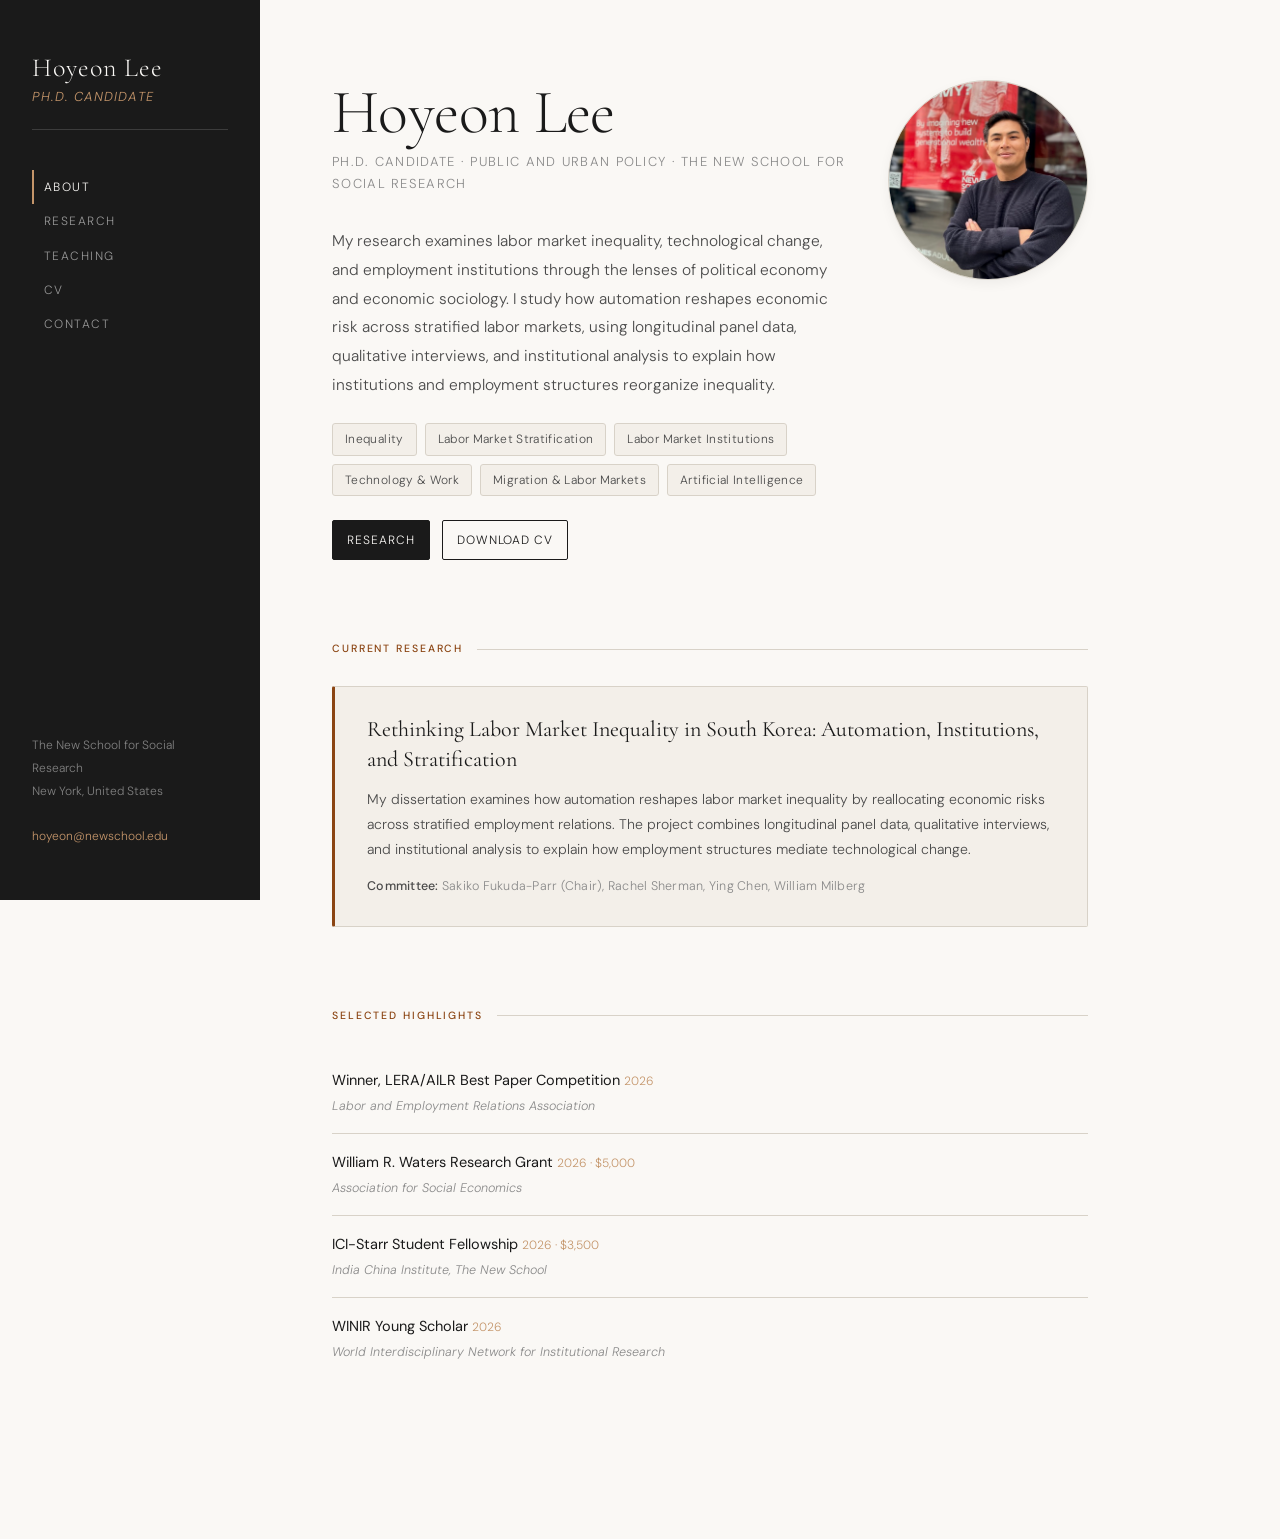
==== index.html @ 740a2449 "Update index.html" ====
<!DOCTYPE html>
<html lang="en">
<head>
<meta charset="UTF-8">
<meta name="viewport" content="width=device-width, initial-scale=1.0">
<title>Hoyeon Lee – About</title>
<link href="https://fonts.googleapis.com/css2?family=Cormorant+Garamond:ital,wght@0,300;0,400;0,500;1,300;1,400&family=DM+Sans:wght@300;400;500&display=swap" rel="stylesheet">
<link rel="stylesheet" href="style.css">
</head>
<body>
<div class="site-wrapper">
  <aside class="sidebar">
    <div class="sidebar-name">
      Hoyeon Lee
      <em>Ph.D. Candidate</em>
    </div>

    <nav>
      <a href="index.html" class="active">About</a>
      <a href="research.html">Research</a>
      <a href="teaching.html">Teaching</a>
      <a href="cv.html">CV</a>
      <a href="contact.html">Contact</a>
    </nav>

    <div class="sidebar-contact">
      The New School for Social Research<br>
      New York, United States<br><br>
      <a href="mailto:hoyeon@newschool.edu">hoyeon@newschool.edu</a>
    </div>
  </aside>

  <main>
    <section id="about">
      <div class="about-layout">
        <div class="about-text">
          <div class="hero-name">Hoyeon Lee</div>
          <div class="hero-title">Ph.D. Candidate · Public and Urban Policy · The New School for Social Research</div>
          <p class="bio">
            My research examines labor market inequality, technological change, and employment institutions through the lenses of political economy and economic sociology. I study how automation reshapes economic risk across stratified labor markets, using longitudinal panel data, qualitative interviews, and institutional analysis to explain how institutions and employment structures reorganize inequality.
          </p>
          <div class="interests-pills">
            <span class="pill">Inequality</span>
            <span class="pill">Labor Market Stratification</span>
            <span class="pill">Labor Market Institutions</span>
            <span class="pill">Technology & Work</span>
            <span class="pill">Migration & Labor Markets</span>
            <span class="pill">Artificial Intelligence</span>
          </div>
          <div class="button-row">
            <a class="button" href="research.html">Research</a>
            <a class="button secondary" href="CV_HoyeonLee.pdf" target="_blank">Download CV</a>
          </div>
        </div>
        <div class="about-photo">
          <img src="Hoyeon Lee.png" alt="Hoyeon Lee">
        </div>
      </div>
    </section>

    <section>
      <div class="section-label">Current Research</div>
      <div class="diss-card">
        <h3>Rethinking Labor Market Inequality in South Korea: Automation, Institutions, and Stratification</h3>
        <p>My dissertation examines how automation reshapes labor market inequality by reallocating economic risks across stratified employment relations. The project combines longitudinal panel data, qualitative interviews, and institutional analysis to explain how employment structures mediate technological change.</p>
        <div class="committee"><strong>Committee:</strong> Sakiko Fukuda-Parr (Chair), Rachel Sherman, Ying Chen, William Milberg</div>
      </div>
    </section>

<section>
  <div class="section-label">Selected Highlights</div>

  <div class="award-item">
    <div class="award-name">Winner, LERA/AILR Best Paper Competition <span style="color:var(--accent-light);font-size:12px;font-weight:300;">2026</span></div>
    <div class="award-org">Labor and Employment Relations Association</div>
  </div>

  <div class="award-item">
    <div class="award-name">William R. Waters Research Grant <span style="color:var(--accent-light);font-size:12px;font-weight:300;">2026 · $5,000</span></div>
    <div class="award-org">Association for Social Economics</div>
  </div>

  <div class="award-item">
    <div class="award-name">ICI-Starr Student Fellowship <span style="color:var(--accent-light);font-size:12px;font-weight:300;">2026 · $3,500</span></div>
    <div class="award-org">India China Institute, The New School</div>
  </div>

  <div class="award-item">
    <div class="award-name">WINIR Young Scholar <span style="color:var(--accent-light);font-size:12px;font-weight:300;">2026</span></div>
    <div class="award-org">World Interdisciplinary Network for Institutional Research</div>
  </div>
</section>

  </main>
</div>
</body>
</html>
---- style.css ----
:root {
  --ink: #1a1a1a;
  --ink-soft: #4a4a4a;
  --ink-faint: #8a8a8a;
  --paper: #faf8f5;
  --cream: #f3efe9;
  --rule: #d8d2c8;
  --accent: #8b4513;
  --accent-light: #c4956a;
}

*, *::before, *::after { box-sizing: border-box; margin: 0; padding: 0; }

html { scroll-behavior: smooth; }

body {
  background: var(--paper);
  color: var(--ink);
  font-family: 'DM Sans', sans-serif;
  font-size: 15px;
  line-height: 1.7;
  font-weight: 300;
}

.site-wrapper {
  display: grid;
  grid-template-columns: 260px 1fr;
  min-height: 100vh;
}

.sidebar {
  position: sticky;
  top: 0;
  height: 100vh;
  background: var(--ink);
  color: var(--paper);
  padding: 52px 32px;
  display: flex;
  flex-direction: column;
  gap: 40px;
  overflow-y: auto;
}

.sidebar-name {
  font-family: 'Cormorant Garamond', serif;
  font-size: 26px;
  font-weight: 300;
  letter-spacing: 0.04em;
  line-height: 1.2;
  border-bottom: 1px solid rgba(255,255,255,0.15);
  padding-bottom: 24px;
}

.sidebar-name em {
  display: block;
  font-style: italic;
  font-size: 13px;
  font-family: 'DM Sans', sans-serif;
  color: var(--accent-light);
  letter-spacing: 0.08em;
  text-transform: uppercase;
  margin-top: 6px;
  font-weight: 300;
}

nav a {
  display: block;
  font-size: 12px;
  letter-spacing: 0.12em;
  text-transform: uppercase;
  color: rgba(255,255,255,0.55);
  text-decoration: none;
  padding: 7px 0 7px 10px;
  transition: color 0.2s;
  border-left: 2px solid transparent;
}

nav a:hover, nav a.active {
  color: var(--paper);
  border-left-color: var(--accent-light);
}

.sidebar-contact {
  margin-top: auto;
  font-size: 12px;
  color: rgba(255,255,255,0.45);
  line-height: 1.9;
}

.sidebar-contact a {
  color: var(--accent-light);
  text-decoration: none;
}

.sidebar-contact a:hover { text-decoration: underline; }

main {
  padding: 80px 72px;
  max-width: 900px;
}

section, .page-section {
  margin-bottom: 80px;
  opacity: 0;
  transform: translateY(18px);
  animation: fadeUp 0.6s ease forwards;
}

@keyframes fadeUp {
  to { opacity: 1; transform: translateY(0); }
}

.section-label {
  font-size: 10.5px;
  letter-spacing: 0.18em;
  text-transform: uppercase;
  color: var(--accent);
  font-weight: 500;
  margin-bottom: 28px;
  display: flex;
  align-items: center;
  gap: 14px;
}

.section-label::after {
  content: '';
  flex: 1;
  height: 1px;
  background: var(--rule);
}

.about-layout {
  display: flex;
  justify-content: space-between;
  align-items: flex-start;
  gap: 40px;
}

.about-text { flex: 1; }

.about-photo img {
  width: 200px;
  height: 200px;
  border-radius: 50%;
  object-fit: cover;
  border: 1px solid var(--rule);
  box-shadow: 0 4px 12px rgba(0,0,0,0.05);
}

.teaching-photo img {
  width: 100%;
  max-width: 620px;
  border-radius: 4px;
  object-fit: cover;
  border: 1px solid var(--rule);
  box-shadow: 0 4px 12px rgba(0,0,0,0.05);
  margin-top: 12px;
}

.hero-name {
  font-family: 'Cormorant Garamond', serif;
  font-size: 62px;
  font-weight: 300;
  line-height: 1.05;
  letter-spacing: -0.01em;
  margin-bottom: 6px;
}

.hero-title {
  font-size: 13px;
  color: var(--ink-faint);
  letter-spacing: 0.1em;
  text-transform: uppercase;
  margin-bottom: 32px;
}

.bio, .lead {
  font-size: 15.5px;
  color: var(--ink-soft);
  line-height: 1.85;
  max-width: 700px;
}

.page-title {
  font-family: 'Cormorant Garamond', serif;
  font-size: 52px;
  font-weight: 300;
  line-height: 1.08;
  letter-spacing: -0.01em;
  margin-bottom: 12px;
}

.page-subtitle {
  font-size: 14px;
  color: var(--ink-faint);
  letter-spacing: 0.08em;
  text-transform: uppercase;
  margin-bottom: 38px;
}

.interests-pills {
  display: flex;
  flex-wrap: wrap;
  gap: 8px;
  margin-top: 24px;
}

.pill {
  background: var(--cream);
  border: 1px solid var(--rule);
  border-radius: 3px;
  font-size: 12px;
  padding: 5px 12px;
  color: var(--ink-soft);
  letter-spacing: 0.03em;
}

.card, .diss-card {
  background: var(--cream);
  border: 1px solid var(--rule);
  border-left: 3px solid var(--accent);
  padding: 28px 32px;
  border-radius: 2px;
  margin-bottom: 24px;
}

.card h3, .diss-card h3 {
  font-family: 'Cormorant Garamond', serif;
  font-size: 22px;
  font-weight: 400;
  margin-bottom: 12px;
  line-height: 1.35;
}

.card p, .diss-card p {
  font-size: 14px;
  color: var(--ink-soft);
  line-height: 1.8;
  margin-bottom: 14px;
}

.card p:last-child, .diss-card p:last-child { margin-bottom: 0; }

.committee {
  font-size: 12.5px;
  color: var(--ink-faint);
  letter-spacing: 0.02em;
}

.committee strong {
  color: var(--ink-soft);
  font-weight: 500;
}

.pub-list { list-style: none; }

.pub-item {
  padding: 20px 0;
  border-bottom: 1px solid var(--rule);
  display: grid;
  grid-template-columns: 95px 1fr;
  gap: 16px;
  align-items: start;
}

.pub-item:last-child { border-bottom: none; }

.pub-year {
  font-family: 'Cormorant Garamond', serif;
  font-size: 17px;
  color: var(--accent);
  font-style: italic;
  padding-top: 2px;
}

.pub-title {
  font-size: 14.5px;
  line-height: 1.6;
  color: var(--ink);
  font-weight: 400;
  margin-bottom: 4px;
}

.pub-venue {
  font-size: 12.5px;
  color: var(--ink-faint);
  font-style: italic;
}

.pub-tag {
  display: inline-block;
  background: var(--accent);
  color: white;
  font-size: 10px;
  padding: 2px 8px;
  border-radius: 2px;
  letter-spacing: 0.06em;
  text-transform: uppercase;
  margin-left: 8px;
  vertical-align: middle;
  font-style: normal;
  font-family: 'DM Sans', sans-serif;
}

.list-item {
  padding: 18px 0;
  border-bottom: 1px solid var(--rule);
  display: grid;
  grid-template-columns: 1fr auto;
  gap: 16px;
  align-items: start;
}

.list-item:last-child { border-bottom: none; }

.list-title {
  font-size: 15px;
  font-weight: 400;
  color: var(--ink);
  margin-bottom: 3px;
}

.list-org {
  font-size: 13px;
  color: var(--ink-soft);
}

.list-desc {
  font-size: 12.5px;
  color: var(--ink-soft);
  margin-top: 5px;
  line-height: 1.6;
}

.list-year {
  font-family: 'Cormorant Garamond', serif;
  font-size: 15px;
  color: var(--ink-faint);
  text-align: right;
  white-space: nowrap;
  padding-top: 2px;
}

.award-item {
  padding: 16px 0;
  border-bottom: 1px solid var(--rule);
}
.award-item:last-child { border-bottom: none; }

.award-name {
  font-size: 14.5px;
  font-weight: 400;
  color: var(--ink);
  margin-bottom: 3px;
}

.award-org {
  font-size: 12.5px;
  color: var(--ink-faint);
  font-style: italic;
}

.quote-grid {
  display: grid;
  grid-template-columns: 1fr;
  gap: 18px;
}

.student-quote {
  background: var(--cream);
  border: 1px solid var(--rule);
  padding: 24px 28px;
  border-radius: 2px;
}

.student-quote blockquote {
  font-family: 'Cormorant Garamond', serif;
  font-size: 20px;
  line-height: 1.55;
  color: var(--ink);
  font-weight: 300;
}

.student-quote .source {
  margin-top: 12px;
  font-size: 11px;
  color: var(--ink-faint);
  letter-spacing: 0.1em;
  text-transform: uppercase;
}

.compact-quotes {
  margin-top: 20px;
  display: grid;
  gap: 12px;
}

.compact-quotes p {
  font-size: 13.5px;
  color: var(--ink-soft);
  line-height: 1.75;
  border-left: 2px solid var(--rule);
  padding-left: 14px;
}

.contact-grid {
  display: grid;
  grid-template-columns: repeat(2, 1fr);
  gap: 20px;
}

.contact-card {
  background: var(--cream);
  border: 1px solid var(--rule);
  padding: 20px 24px;
  border-radius: 2px;
}

.contact-card .label {
  font-size: 10px;
  letter-spacing: 0.15em;
  text-transform: uppercase;
  color: var(--ink-faint);
  margin-bottom: 6px;
}

.contact-card .value {
  font-size: 14px;
  color: var(--ink);
}

.button-row {
  display: flex;
  flex-wrap: wrap;
  gap: 12px;
  margin-top: 24px;
}

.button {
  display: inline-block;
  background: var(--ink);
  color: var(--paper);
  border: 1px solid var(--ink);
  text-decoration: none;
  font-size: 12px;
  letter-spacing: 0.08em;
  text-transform: uppercase;
  padding: 9px 14px;
  border-radius: 2px;
}

.button.secondary {
  background: transparent;
  color: var(--ink);
}

.button:hover { opacity: 0.86; }

@media (max-width: 860px) {
  .site-wrapper { grid-template-columns: 1fr; }
  .sidebar {
    position: relative;
    height: auto;
    flex-direction: row;
    flex-wrap: wrap;
    padding: 28px 24px;
    gap: 20px;
  }
  .sidebar-name { border-bottom: none; padding-bottom: 0; }
  nav { width: 100%; }
  nav a { display: inline-block; margin-right: 12px; }
  .about-layout {
    flex-direction: column-reverse;
    align-items: center;
    gap: 24px;
  }
  main { padding: 40px 24px; }
  .hero-name, .page-title { font-size: 44px; text-align: center; }
  .hero-title, .page-subtitle { text-align: center; }
  .interests-pills { justify-content: center; }
  .contact-grid { grid-template-columns: 1fr; }
  .pub-item, .list-item { grid-template-columns: 1fr; }
  .list-year { text-align: left; }
}
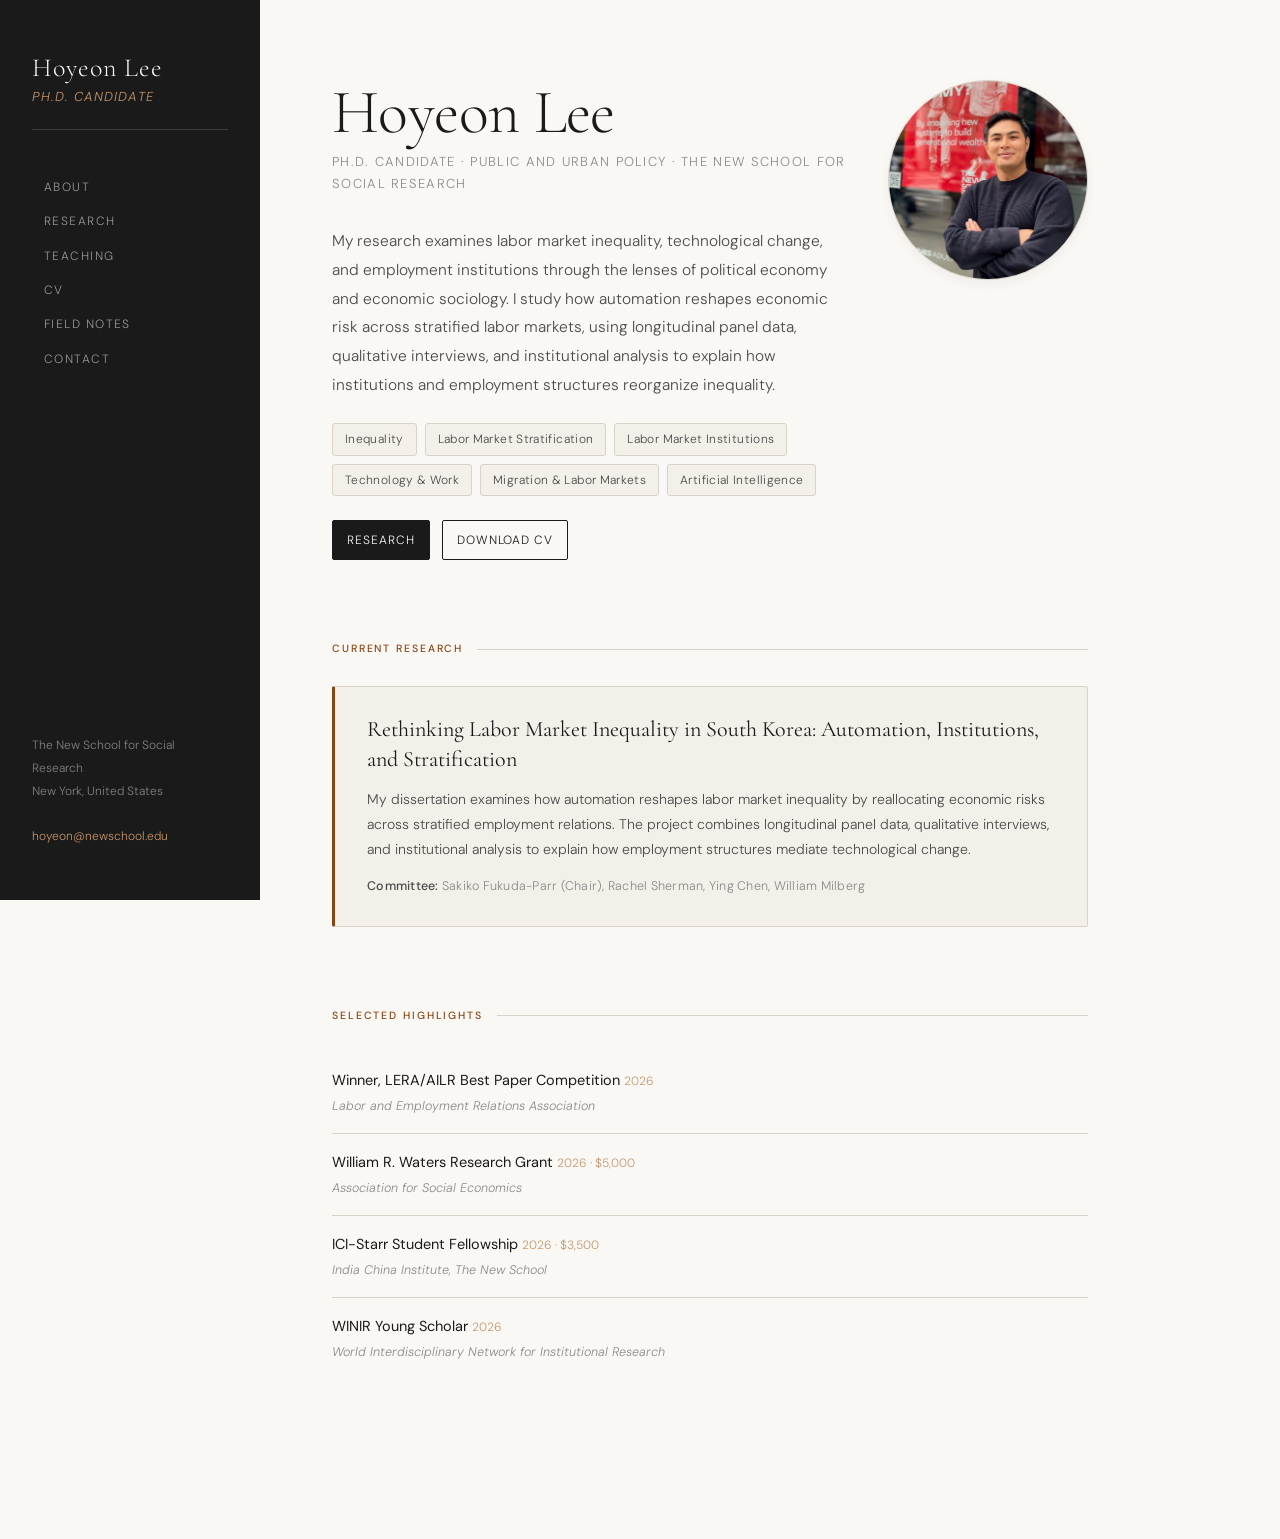
==== commit 7d081923: "Update index.html" ====
--- a/index.html
+++ b/index.html
@@ -15,13 +15,14 @@
       <em>Ph.D. Candidate</em>
     </div>
 
-    <nav>
-      <a href="index.html" class="active">About</a>
-      <a href="research.html">Research</a>
-      <a href="teaching.html">Teaching</a>
-      <a href="cv.html">CV</a>
-      <a href="contact.html">Contact</a>
-    </nav>
+<nav>
+  <a href="index.html">About</a>
+  <a href="research.html">Research</a>
+  <a href="teaching.html">Teaching</a>
+  <a href="cv.html">CV</a>
+  <a href="field-notes.html">Field Notes</a>
+  <a href="contact.html">Contact</a>
+</nav>
 
     <div class="sidebar-contact">
       The New School for Social Research<br>
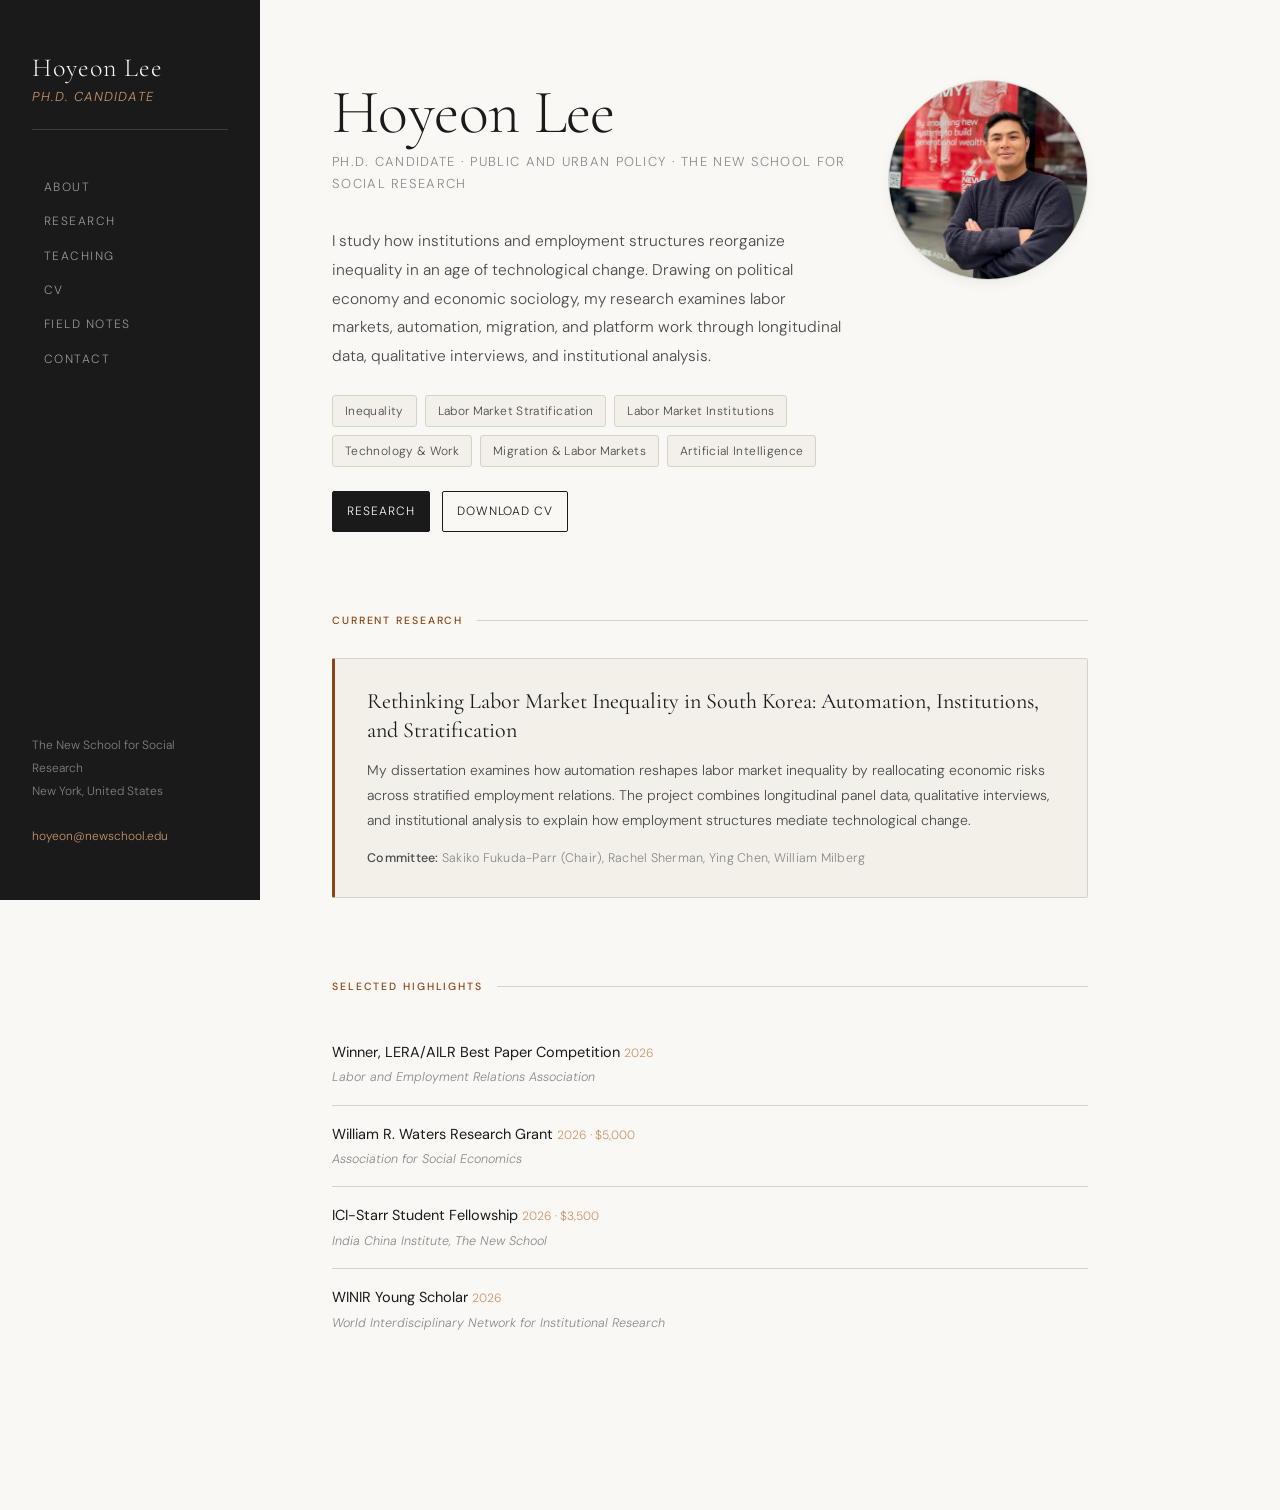
==== commit 12cb4fea: "Update index.html" ====
--- a/index.html
+++ b/index.html
@@ -38,7 +38,7 @@
           <div class="hero-name">Hoyeon Lee</div>
           <div class="hero-title">Ph.D. Candidate · Public and Urban Policy · The New School for Social Research</div>
           <p class="bio">
-            My research examines labor market inequality, technological change, and employment institutions through the lenses of political economy and economic sociology. I study how automation reshapes economic risk across stratified labor markets, using longitudinal panel data, qualitative interviews, and institutional analysis to explain how institutions and employment structures reorganize inequality.
+           I study how institutions and employment structures reorganize inequality in an age of technological change. Drawing on political economy and economic sociology, my research examines labor markets, automation, migration, and platform work through longitudinal data, qualitative interviews, and institutional analysis.
           </p>
           <div class="interests-pills">
             <span class="pill">Inequality</span>
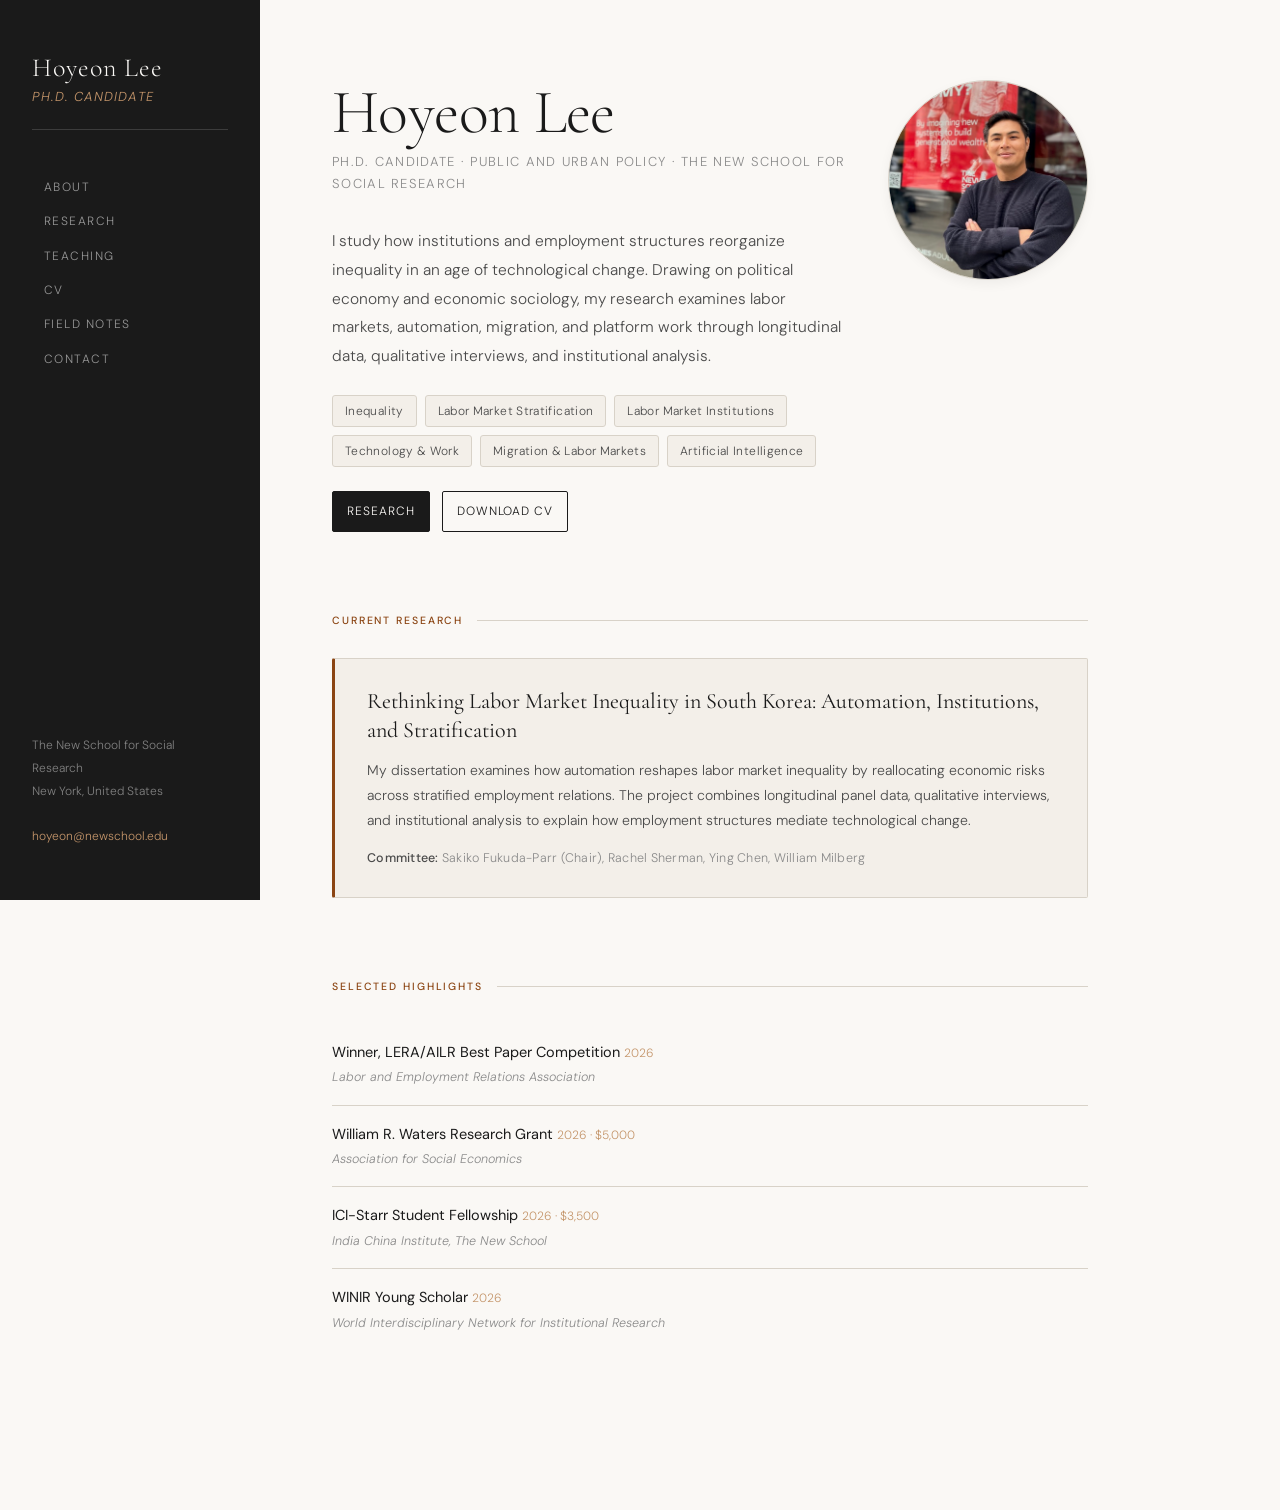
==== commit 1a65b0df: "Update index.html" ====
--- a/index.html
+++ b/index.html
@@ -1,6 +1,16 @@
 <!DOCTYPE html>
 <html lang="en">
 <head>
+  <!-- Google tag (gtag.js) -->
+<script async src="https://www.googletagmanager.com/gtag/js?id=G-JB2YQ6138J"></script>
+<script>
+  window.dataLayer = window.dataLayer || [];
+  function gtag(){dataLayer.push(arguments);}
+  gtag('js', new Date());
+
+  gtag('config', 'G-JB2YQ6138J');
+</script>
+  
 <meta charset="UTF-8">
 <meta name="viewport" content="width=device-width, initial-scale=1.0">
 <title>Hoyeon Lee – About</title>
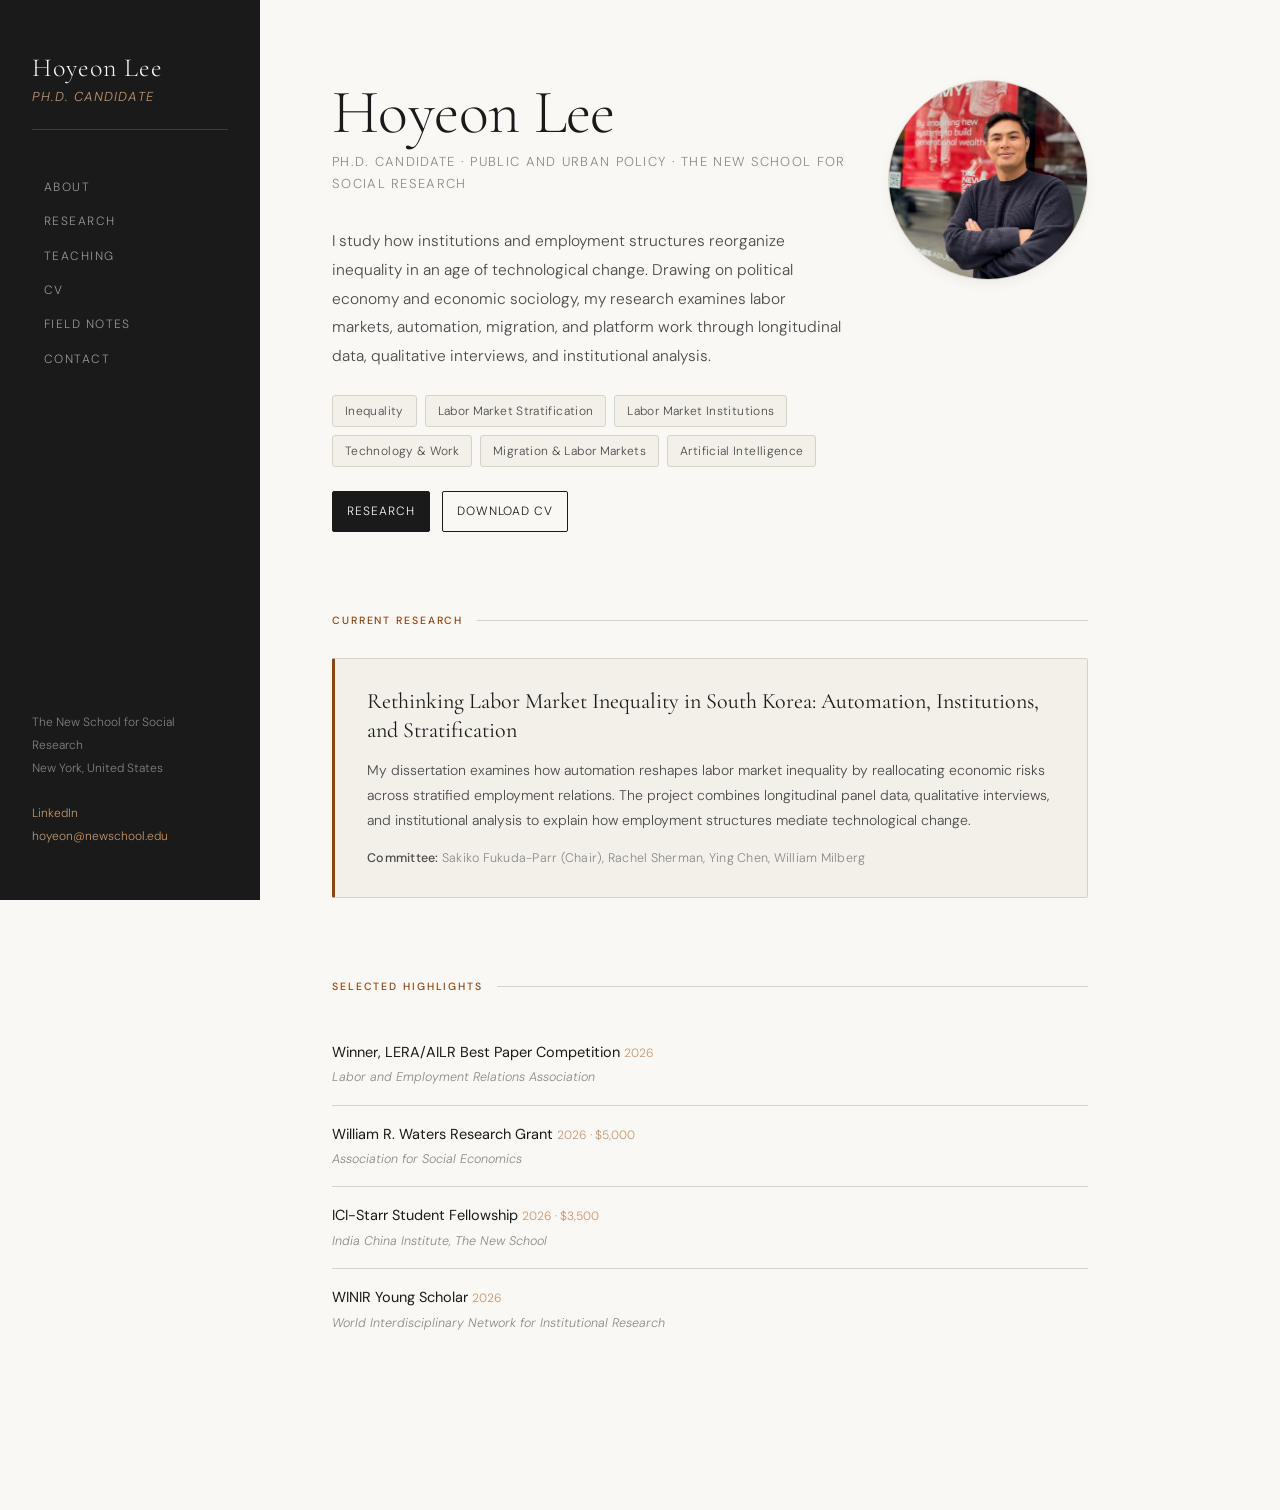
==== commit 01d1baee: "Update index.html" ====
--- a/index.html
+++ b/index.html
@@ -37,6 +37,10 @@
     <div class="sidebar-contact">
       The New School for Social Research<br>
       New York, United States<br><br>
+       <a href="https://www.linkedin.com/in/hoyeonlee0826"
+   target="_blank">
+   LinkedIn
+</a><br>
       <a href="mailto:hoyeon@newschool.edu">hoyeon@newschool.edu</a>
     </div>
   </aside>
--- a/style.css
+++ b/style.css
@@ -482,3 +482,11 @@
   .pub-item, .list-item { grid-template-columns: 1fr; }
   .list-year { text-align: left; }
 }
+
+.home-link,
+.home-link:visited,
+.home-link:hover,
+.home-link:active{
+    color:inherit;
+    text-decoration:none;
+}
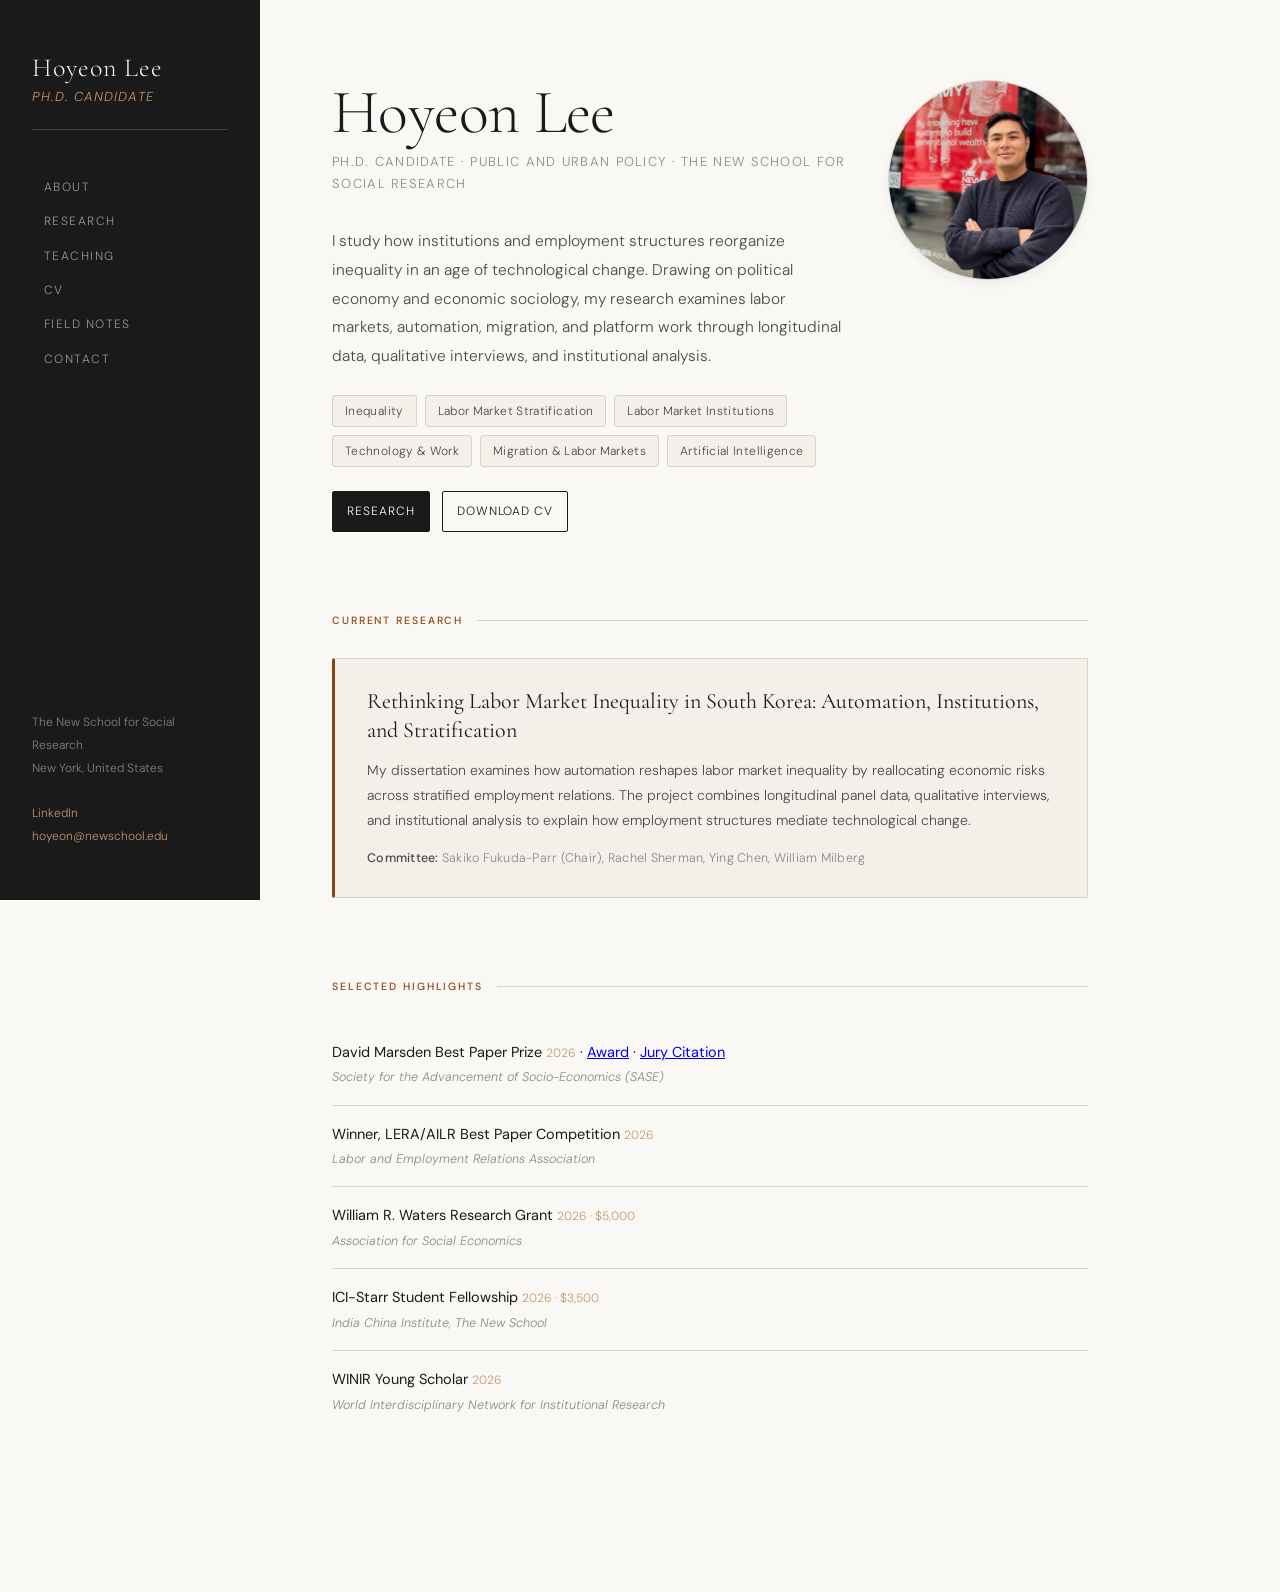
==== commit 5498a2a9: "Update index.html" ====
--- a/index.html
+++ b/index.html
@@ -84,29 +84,53 @@
 
 <section>
   <div class="section-label">Selected Highlights</div>
-
   <div class="award-item">
-    <div class="award-name">Winner, LERA/AILR Best Paper Competition <span style="color:var(--accent-light);font-size:12px;font-weight:300;">2026</span></div>
-    <div class="award-org">Labor and Employment Relations Association</div>
+    <div class="award-name">
+      David Marsden Best Paper Prize
+      <span style="color:var(--accent-light);font-size:12px;font-weight:300;">2026</span>
+      ·
+      <a href="https://sase.org/awards/david-marsden-best-paper-prize/" target="_blank">Award</a>
+      ·
+      <a href="https://sase.org/news/david-marsden-best-paper-prize-2026/" target="_blank">Jury Citation</a>
+    </div>
+    <div class="award-org">
+      Society for the Advancement of Socio-Economics (SASE)
+    </div>
   </div>
-
   <div class="award-item">
-    <div class="award-name">William R. Waters Research Grant <span style="color:var(--accent-light);font-size:12px;font-weight:300;">2026 · $5,000</span></div>
-    <div class="award-org">Association for Social Economics</div>
+    <div class="award-name">
+      Winner, LERA/AILR Best Paper Competition
+      <span style="color:var(--accent-light);font-size:12px;font-weight:300;">2026</span>
+    </div>
+    <div class="award-org">
+      Labor and Employment Relations Association
+    </div>
   </div>
-
   <div class="award-item">
-    <div class="award-name">ICI-Starr Student Fellowship <span style="color:var(--accent-light);font-size:12px;font-weight:300;">2026 · $3,500</span></div>
-    <div class="award-org">India China Institute, The New School</div>
+    <div class="award-name">
+      William R. Waters Research Grant
+      <span style="color:var(--accent-light);font-size:12px;font-weight:300;">2026 · $5,000</span>
+    </div>
+    <div class="award-org">
+      Association for Social Economics
+    </div>
   </div>
-
   <div class="award-item">
-    <div class="award-name">WINIR Young Scholar <span style="color:var(--accent-light);font-size:12px;font-weight:300;">2026</span></div>
-    <div class="award-org">World Interdisciplinary Network for Institutional Research</div>
+    <div class="award-name">
+      ICI-Starr Student Fellowship
+      <span style="color:var(--accent-light);font-size:12px;font-weight:300;">2026 · $3,500</span>
+    </div>
+    <div class="award-org">
+      India China Institute, The New School
+    </div>
+  </div>
+  <div class="award-item">
+    <div class="award-name">
+      WINIR Young Scholar
+      <span style="color:var(--accent-light);font-size:12px;font-weight:300;">2026</span>
+    </div>
+    <div class="award-org">
+      World Interdisciplinary Network for Institutional Research
+    </div>
   </div>
 </section>
-
-  </main>
-</div>
-</body>
-</html>
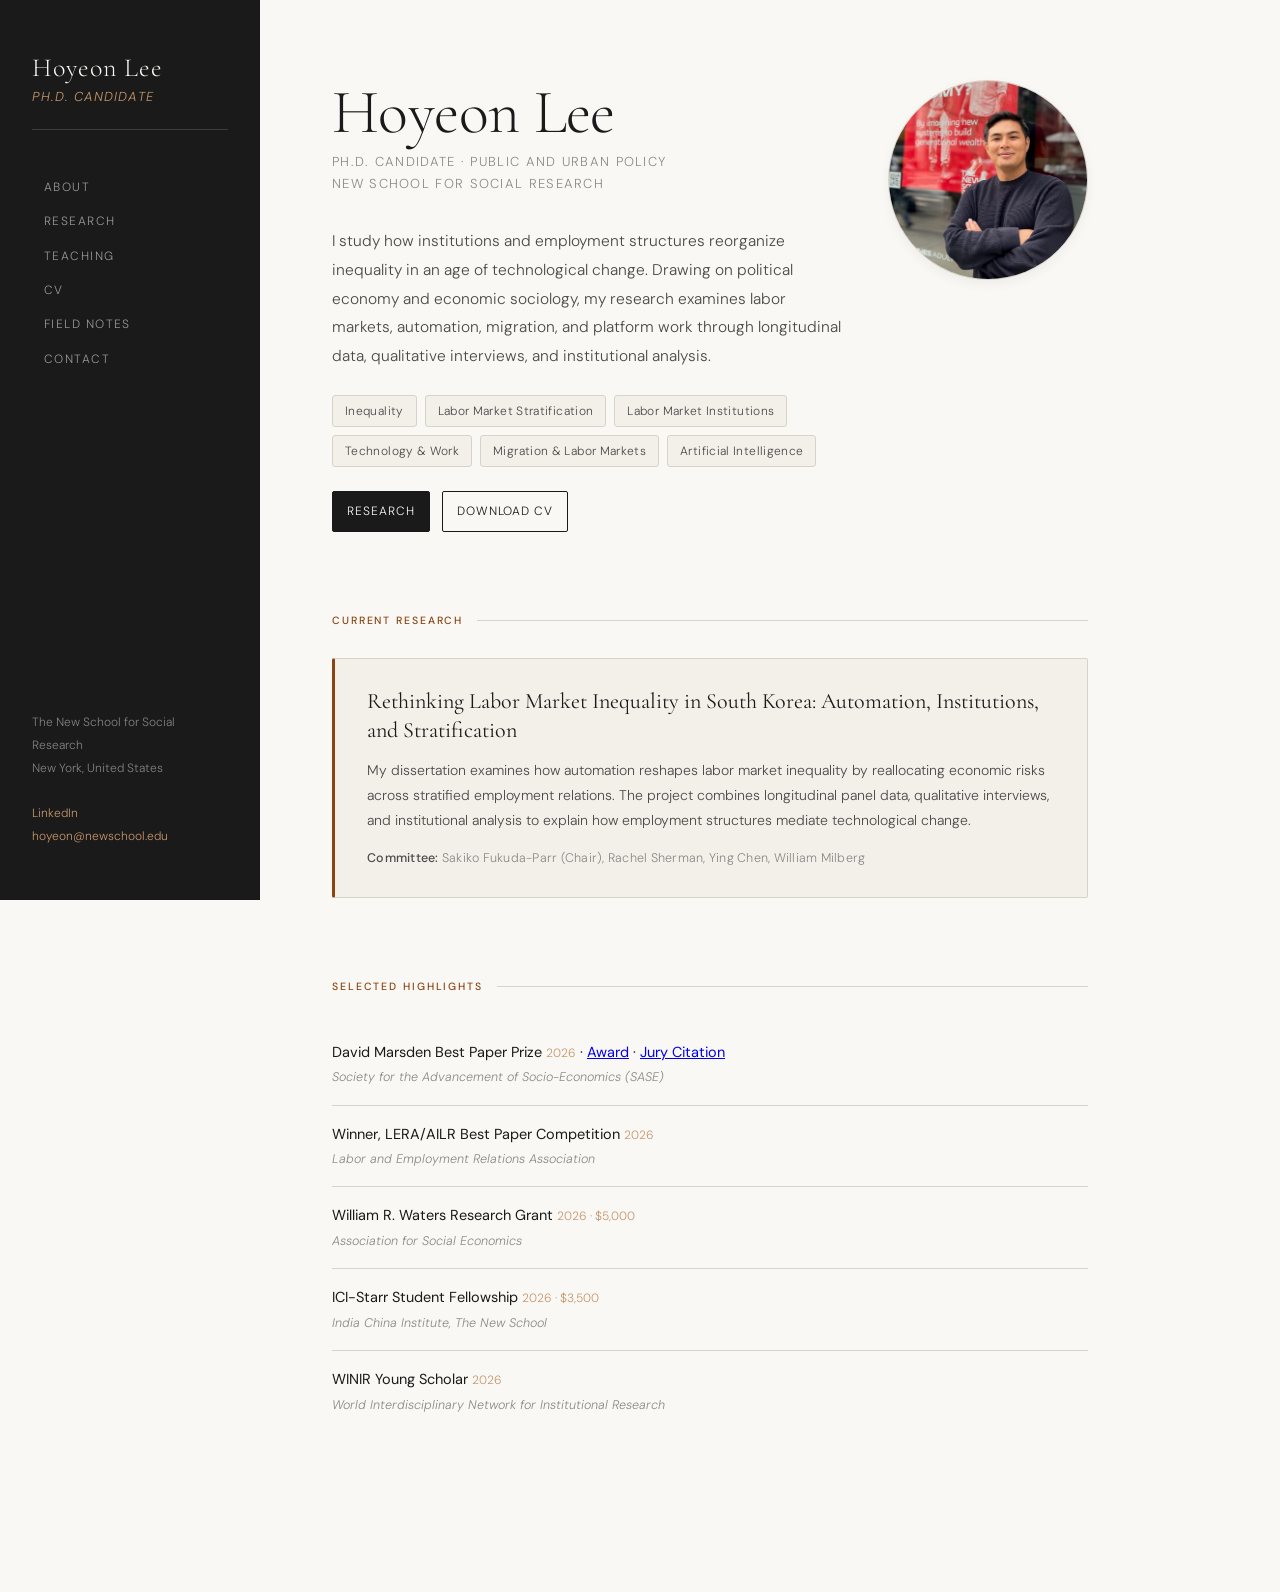
==== commit dc18d7ce: "Update index.html" ====
--- a/index.html
+++ b/index.html
@@ -50,7 +50,8 @@
       <div class="about-layout">
         <div class="about-text">
           <div class="hero-name">Hoyeon Lee</div>
-          <div class="hero-title">Ph.D. Candidate · Public and Urban Policy · The New School for Social Research</div>
+          <div class="hero-title">Ph.D. Candidate · Public and Urban Policy <br> 
+            New School for Social Research</div>
           <p class="bio">
            I study how institutions and employment structures reorganize inequality in an age of technological change. Drawing on political economy and economic sociology, my research examines labor markets, automation, migration, and platform work through longitudinal data, qualitative interviews, and institutional analysis.
           </p>
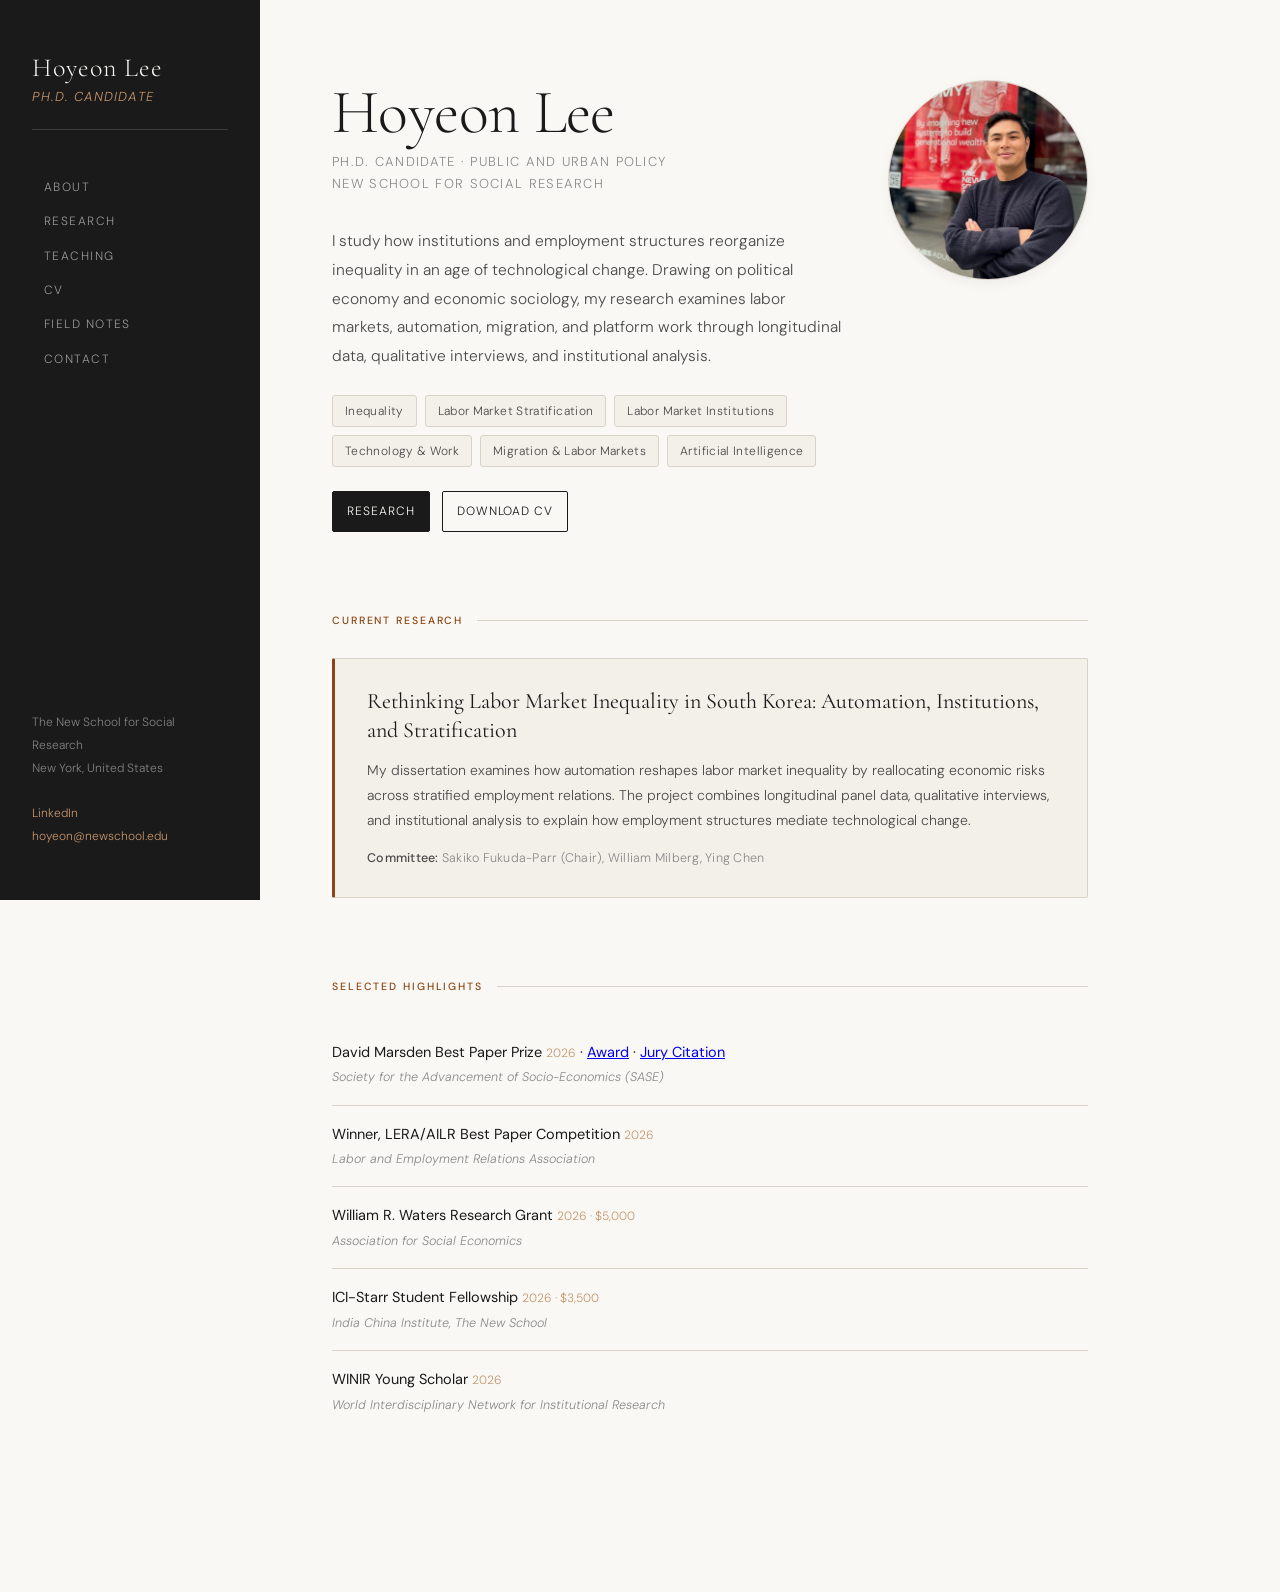
==== commit d7083d09: "Update index.html" ====
--- a/index.html
+++ b/index.html
@@ -79,7 +79,7 @@
       <div class="diss-card">
         <h3>Rethinking Labor Market Inequality in South Korea: Automation, Institutions, and Stratification</h3>
         <p>My dissertation examines how automation reshapes labor market inequality by reallocating economic risks across stratified employment relations. The project combines longitudinal panel data, qualitative interviews, and institutional analysis to explain how employment structures mediate technological change.</p>
-        <div class="committee"><strong>Committee:</strong> Sakiko Fukuda-Parr (Chair), Rachel Sherman, Ying Chen, William Milberg</div>
+        <div class="committee"><strong>Committee:</strong> Sakiko Fukuda-Parr (Chair), William Milberg, Ying Chen</div>
       </div>
     </section>
 
--- a/style.css
+++ b/style.css
@@ -490,3 +490,134 @@
     color:inherit;
     text-decoration:none;
 }
+
+
+.field-gallery-custom {
+    display: flex;
+    flex-direction: column;
+    gap: 12px;
+    margin-top: 20px;
+}
+
+.gallery-large img {
+    width: 100%;
+    display: block;
+    border-radius: 6px;
+}
+
+.gallery-row {
+    display: flex;
+    gap: 12px;
+}
+
+.gallery-row img {
+    width: calc(50% - 6px);
+    display: block;
+    border-radius: 6px;
+}
+
+@media (max-width: 700px) {
+    .gallery-row {
+        flex-direction: column;
+    }
+
+    .gallery-row img {
+        width: 100%;
+    }
+}
+
+.field-subtitle {
+    margin-top: 38px;
+    margin-bottom: 12px;
+
+    font-size: 1.2rem;
+    font-weight: 700;
+
+    color: #111;
+    line-height: 1.3;
+}
+
+.archive-links {
+    margin-top: 14px;
+    margin-bottom: 10px;
+    display: flex;
+    flex-direction: column;
+    gap: 6px;
+}
+
+.archive-links strong {
+    font-size: 0.9rem;
+    margin-bottom: 4px;
+}
+
+.archive-links a {
+    font-size: 0.9rem;
+    text-decoration: none;
+    color: #555;
+}
+
+.archive-links a:hover {
+    text-decoration: underline;
+}
+
+.section-number {
+    color: #999;
+    font-weight: 400;
+    margin-right: 10px;
+}
+
+.field-text {
+    line-height: 1.7;
+}
+
+.field-table {
+    margin-top: 22px;
+    overflow-x: auto;
+}
+
+.field-table table {
+    width: 100%;
+    border-collapse: collapse;
+    font-size: 0.88rem;
+}
+
+.field-table th,
+.field-table td {
+    border-bottom: 1px solid #ddd;
+    padding: 8px 10px;
+    text-align: left;
+}
+
+.field-table th {
+    font-weight: 600;
+    color: #222;
+}
+
+.field-table td {
+    color: #444;
+}
+.document-grid{
+    display:grid;
+    grid-template-columns:repeat(2,1fr);
+    gap:12px;
+    margin:30px 0;
+}
+
+.document-grid img{
+    width:100%;
+    display:block;
+    border:1px solid #ddd;
+}
+
+.document-grid img:last-child{
+    grid-column:1 / span 2;
+}
+
+.field-caption{
+    margin-top:12px;
+    margin-bottom:30px;
+    font-size:14px;
+    color:#777;
+    line-height:1.6;
+    font-style:italic;
+}
